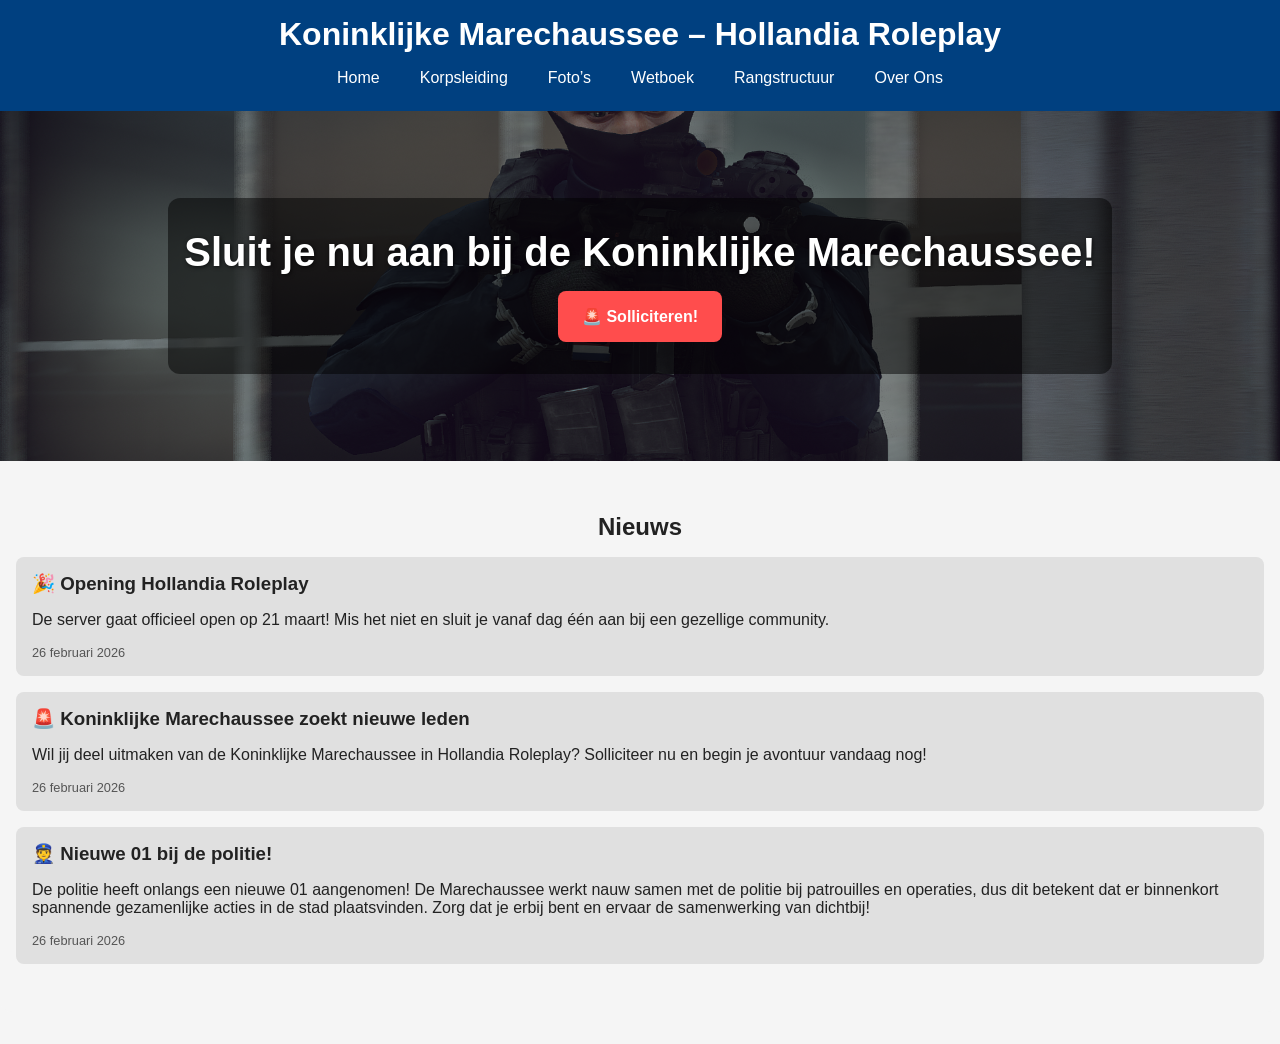
==== index.html @ aae35dc0 "Update index.html" ====
<!DOCTYPE html>
<html lang="nl">
<head>
  <meta charset="UTF-8">
  <meta name="viewport" content="width=device-width, initial-scale=1.0">
  <title>Koninklijke Marechaussee - Hollandia RP</title>
  <link rel="stylesheet" href="css/style.css">
</head>
<body>

  <!-- Header / navigatie (uniform voor alle pagina's) -->
  <header class="site-header">
    <h1>Koninklijke Marechaussee – Hollandia Roleplay</h1>
  <nav>
    <a href="index.html">Home</a>
    <a href="korpsleiding.html">Korpsleiding</a>
    <a href="fotos.html">Foto’s</a>
    <a href="wetboek.html">Wetboek</a>
    <a href="rangstructuur.html">Rangstructuur</a>
    <a href="overons.html">Over Ons</a>
  </nav>
  </header>

  <!-- Alleen op de Homepagina: Hero -->
  <section class="hero-header">
    <div class="overlay">
      <h2>Sluit je nu aan bij de Koninklijke Marechaussee!</h2>
      <a href="https://discord.gg/ZNG3XFDRKR" target="_blank" class="cta">
        🚨 Solliciteren!
      </a>
    </div>
  </section>

<section class="nieuws">
  <h2>Nieuws</h2>
  <div class="news-item">
    <h3>🎉 Opening Hollandia Roleplay</h3>
    <p>De server gaat officieel open op 21 maart! Mis het niet en sluit je vanaf dag één aan bij een gezellige community.</p>
    <span class="date">26 februari 2026</span>
  </div>
  <div class="news-item">
    <h3>🚨 Koninklijke Marechaussee zoekt nieuwe leden</h3>
    <p>Wil jij deel uitmaken van de Koninklijke Marechaussee in Hollandia Roleplay?  
     Solliciteer nu en begin je avontuur vandaag nog!</p>
    <span class="date">26 februari 2026</span>
  </div>
    <div class="news-item">
    <h3>👮 Nieuwe 01 bij de politie!</h3>
    <p>De politie heeft onlangs een nieuwe 01 aangenomen!  
     De Marechaussee werkt nauw samen met de politie bij patrouilles en operaties,  
     dus dit betekent dat er binnenkort spannende gezamenlijke acties in de stad plaatsvinden.  
     Zorg dat je erbij bent en ervaar de samenwerking van dichtbij!</p>
    <span class="date">26 februari 2026</span>
  </div>
</section>

</body>
</html>
---- css/style.css ----
/* Algemeen */
body {
  font-family: Arial, sans-serif;
  margin: 0;
  padding: 0;
  background-color: #f5f5f5;
  color: #222;
}

/* Site header en navigatie */
.site-header {
  background-color: #004080;
  color: white;
  text-align: center;
  padding: 1rem;
}

.site-header h1 {
  margin: 0 0 0.5rem 0;
  font-size: 1.8rem;
}

.site-header nav {
  display: flex;
  justify-content: center;
  flex-wrap: wrap;
  gap: 0.5rem;
}

.site-header nav a {
  color: white;
  text-decoration: none;
  padding: 0.5rem 1rem;
  transition: background-color 0.3s;
}

.site-header nav a:hover {
  background-color: #002244;
}

/* Hero afbeelding met overlay tekst */
.hero-header {
  position: relative;
  background-image: url('../images/kmar.png');
  background-size: cover;
  background-position: center;
  height: 350px;
  display: flex;
  align-items: center;
  justify-content: center;
  color: white;
}

.hero-header .overlay {
  text-align: center;
  background-color: rgba(0, 0, 0, 0.5);
  padding: 2rem 1rem;
  border-radius: 12px;
}

.hero-header h2 {
  margin: 0;
  font-size: 2rem;
  text-shadow: 1px 1px 4px rgba(0,0,0,0.7);
}

/* CTA knop */
.cta {
  display: inline-block;
  margin-top: 1rem;
  background-color: #ff4d4d;
  color: white;
  padding: 1rem 1.5rem;
  border-radius: 8px;
  text-decoration: none;
  font-weight: bold;
  transition: background-color 0.3s;
}

.cta:hover {
  background-color: #e60000;
}

/* Bullet list */
main {
  padding: 1.5rem;
}

ul {
  list-style: none;
  padding: 0;
  margin-bottom: 1.5rem;
}

ul li {
  background-color: #e0e0e0;
  margin: 0.5rem 0;
  padding: 0.8rem;
  border-radius: 8px;
  display: flex;
  align-items: center;
}

ul li::before {
  content: "✔️";
  margin-right: 0.8rem;
}

/* Testimonial */
.testimonial {
  background-color: #d0ebff;
  padding: 1rem;
  border-radius: 8px;
  font-style: italic;
  margin-bottom: 1.5rem;
}

/* Responsive */
@media (min-width: 600px) {
  .site-header h1 {
    font-size: 2rem;
  }

  .hero-header h2 {
    font-size: 2.5rem;
  }

  main {
    padding: 2rem 3rem;
  }
}

.photo-grid {
  display: grid;
  grid-template-columns: repeat(3, 1fr); /* 3 foto’s per rij op desktop */
  gap: 1rem;
  margin-top: 1rem;
}

.photo-grid img {
  width: 100%;
  aspect-ratio: 3/2;  /* hoger dan 4/3, geeft meer verticale ruimte */
  object-fit: cover;
  border-radius: 8px;
  transition: transform 0.3s, box-shadow 0.3s;
}

.photo-grid img:hover {
  transform: scale(1.05);
  box-shadow: 0 4px 15px rgba(0,0,0,0.3);
}

/* Responsive: op mobiel wordt het 1 of 2 per rij */
@media (max-width: 900px) {
  .photo-grid {
    grid-template-columns: repeat(2, 1fr);
  }
}

@media (max-width: 600px) {
  .photo-grid {
    grid-template-columns: 1fr;
  }
}

.nieuws {
  padding: 2rem 1rem;
  background-color: #f5f5f5; /* zelfde als body */
  border-radius: 12px;
  margin-bottom: 2rem;
}

.nieuws h2 {
  text-align: center;
  margin-bottom: 1rem;
}

.news-item {
  background-color: #e0e0e0; /* subtiel contrast zodat elk item opvalt */
  padding: 1rem;
  margin-bottom: 1rem;
  border-radius: 8px;
}

.news-item h3 {
  margin: 0 0 0.5rem 0;
}

.news-item .date {
  display: block;
  font-size: 0.8rem;
  color: #555;
  margin-top: 0.5rem;
}
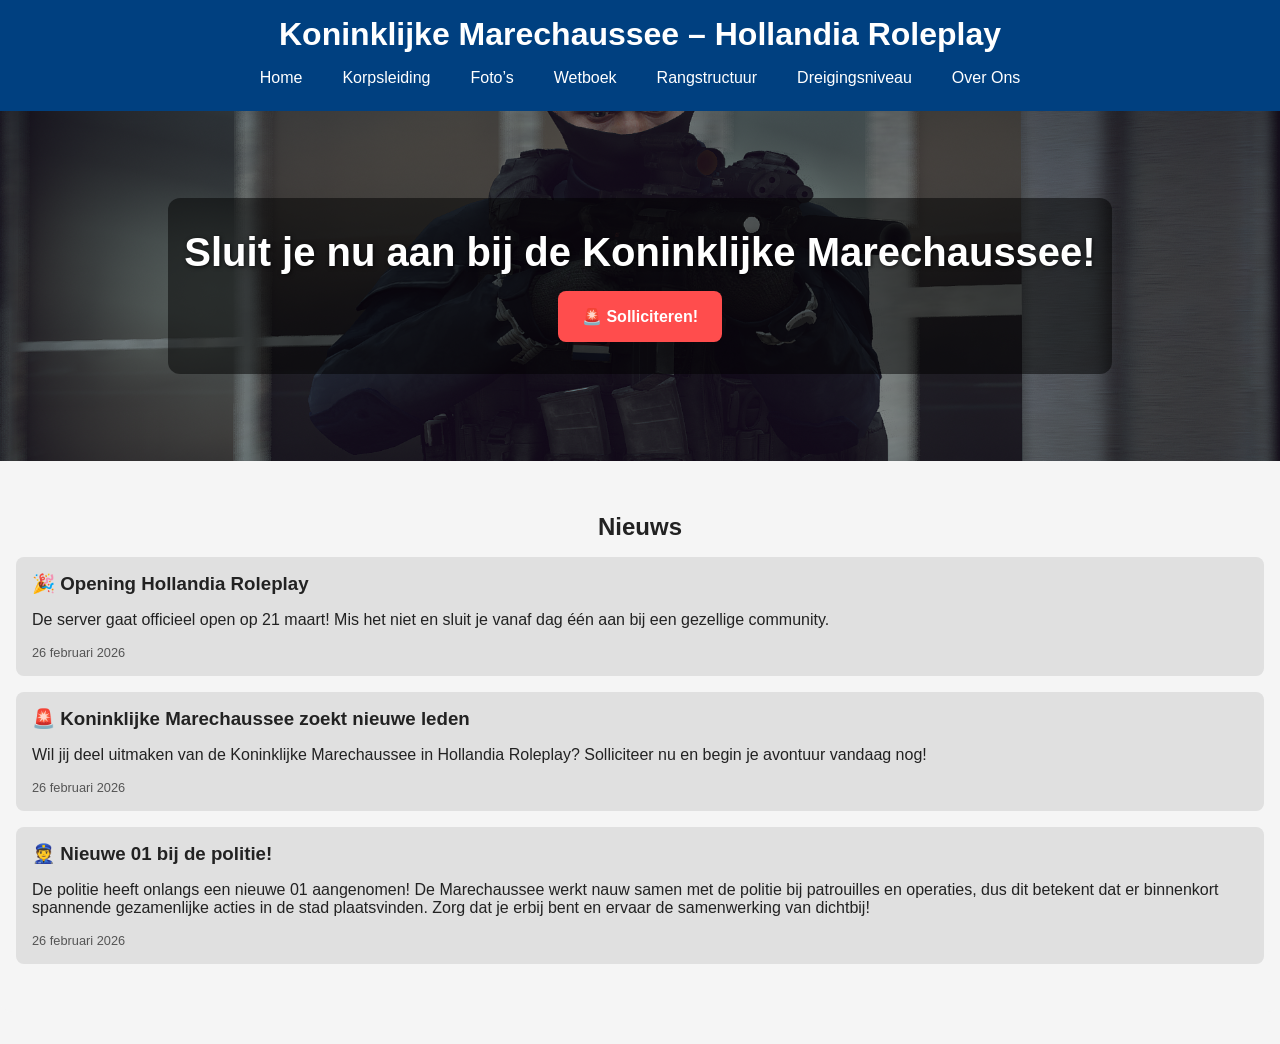
==== commit 9bf20612: "Update index.html" ====
--- a/index.html
+++ b/index.html
@@ -17,6 +17,7 @@
     <a href="fotos.html">Foto’s</a>
     <a href="wetboek.html">Wetboek</a>
     <a href="rangstructuur.html">Rangstructuur</a>
+    <a href="dreigingsniveau.html">Dreigingsniveau</a>
     <a href="overons.html">Over Ons</a>
   </nav>
   </header>
@@ -59,3 +60,4 @@
 
 
 
+
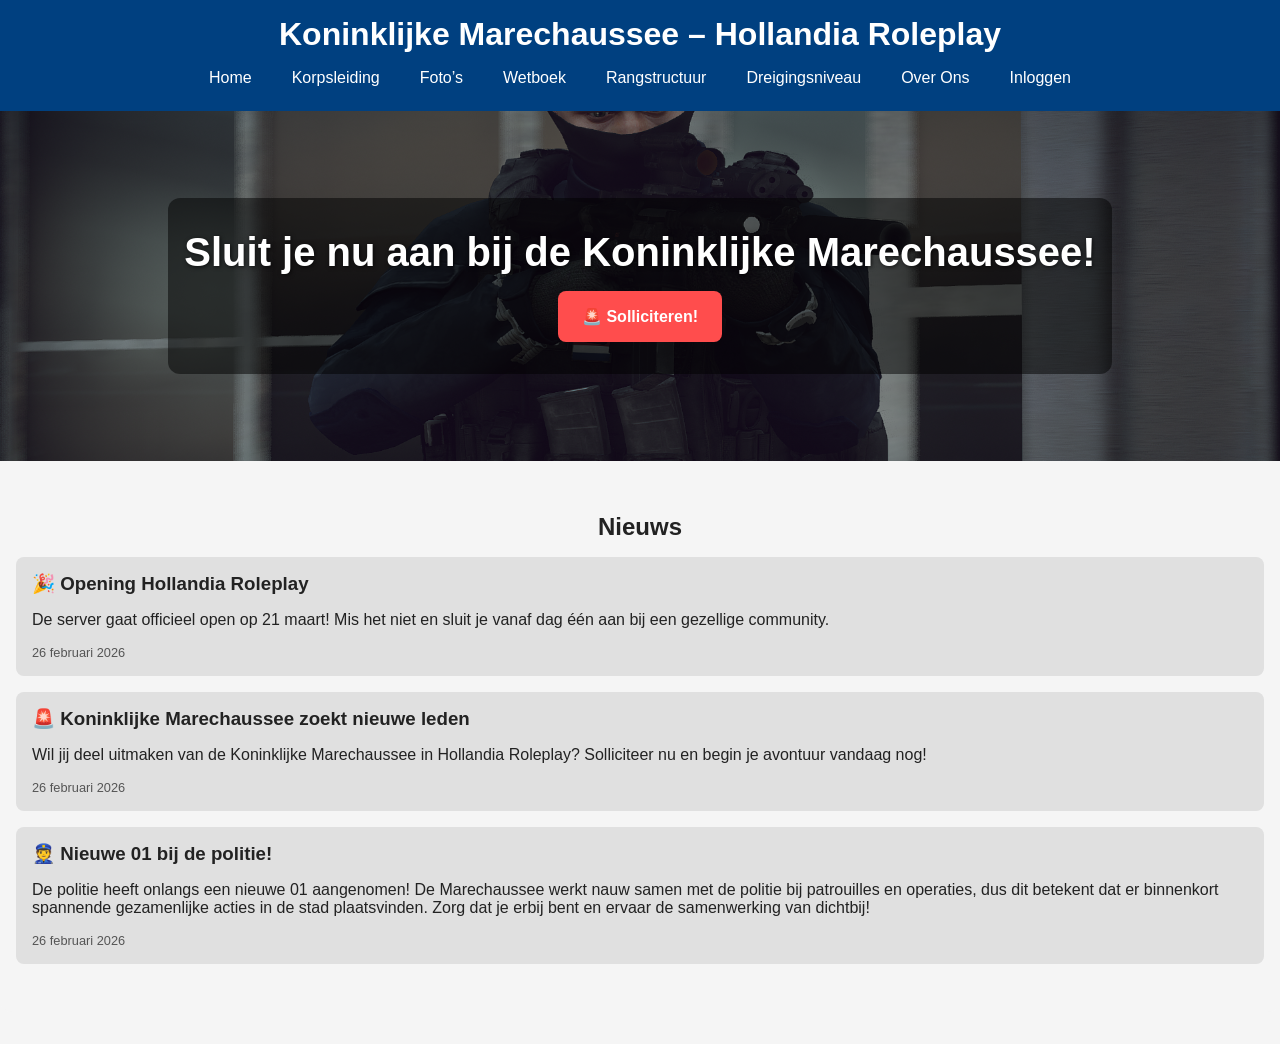
==== commit 2988e7e5: "Add files via upload" ====
--- a/index.html
+++ b/index.html
@@ -19,6 +19,7 @@
     <a href="rangstructuur.html">Rangstructuur</a>
     <a href="dreigingsniveau.html">Dreigingsniveau</a>
     <a href="overons.html">Over Ons</a>
+    <a href="login.html">Inloggen</a>
   </nav>
   </header>
 
@@ -54,10 +55,5 @@
     <span class="date">26 februari 2026</span>
   </div>
 </section>
-
 </body>
-</html>
-
-
-
-
+</html>
--- a/css/style.css
+++ b/css/style.css
@@ -192,3 +192,4 @@
   color: #555;
   margin-top: 0.5rem;
 }
+
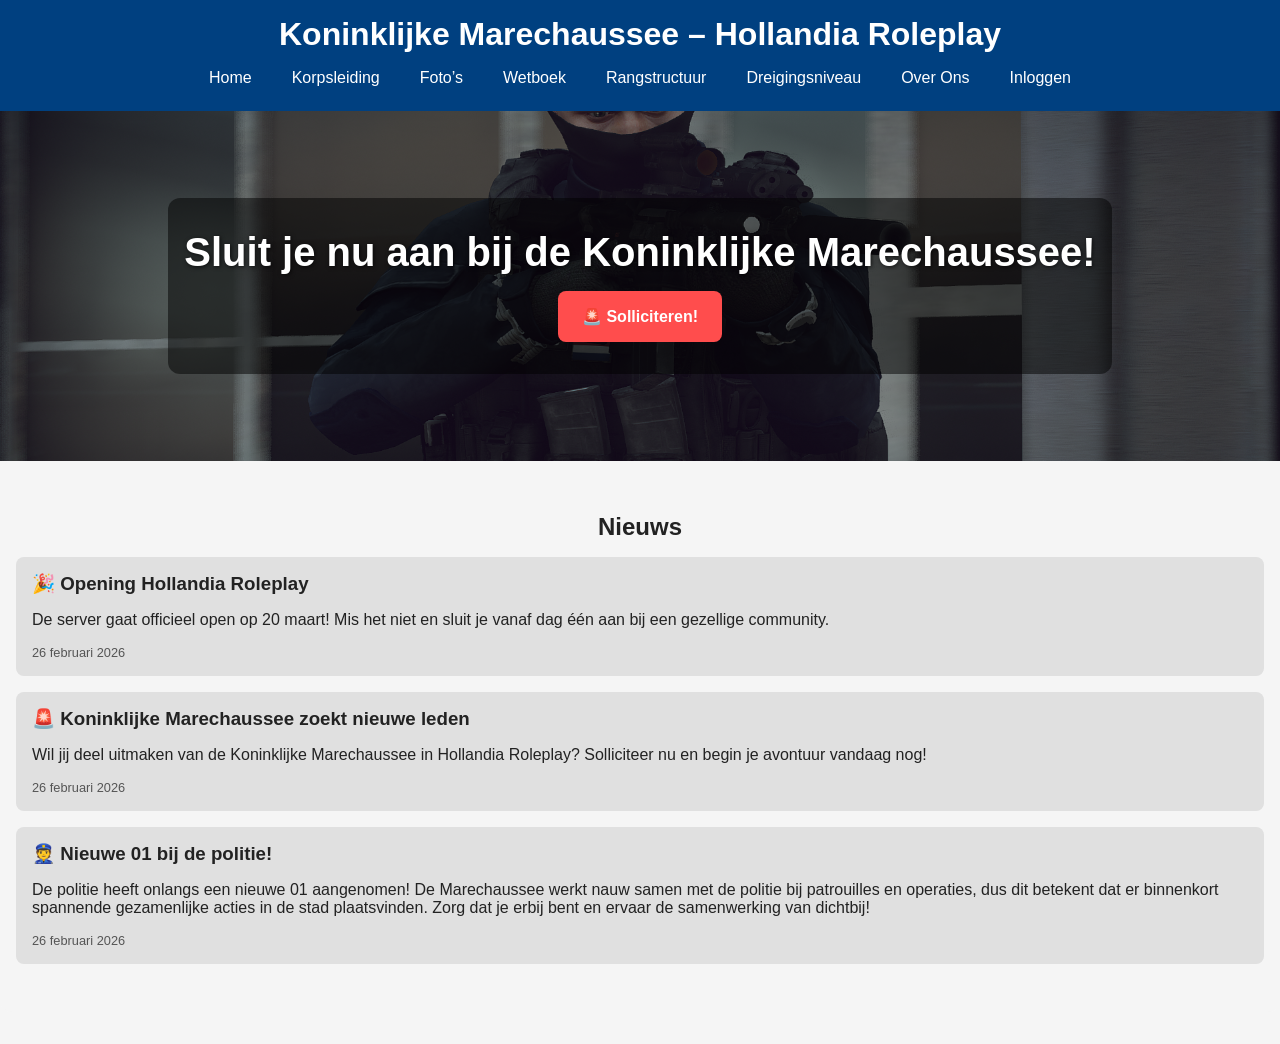
==== commit 303e6776: "Update index.html" ====
--- a/index.html
+++ b/index.html
@@ -37,7 +37,7 @@
   <h2>Nieuws</h2>
   <div class="news-item">
     <h3>🎉 Opening Hollandia Roleplay</h3>
-    <p>De server gaat officieel open op 21 maart! Mis het niet en sluit je vanaf dag één aan bij een gezellige community.</p>
+    <p>De server gaat officieel open op 20 maart! Mis het niet en sluit je vanaf dag één aan bij een gezellige community.</p>
     <span class="date">26 februari 2026</span>
   </div>
   <div class="news-item">
@@ -56,4 +56,5 @@
   </div>
 </section>
 </body>
-</html>+
+</html>
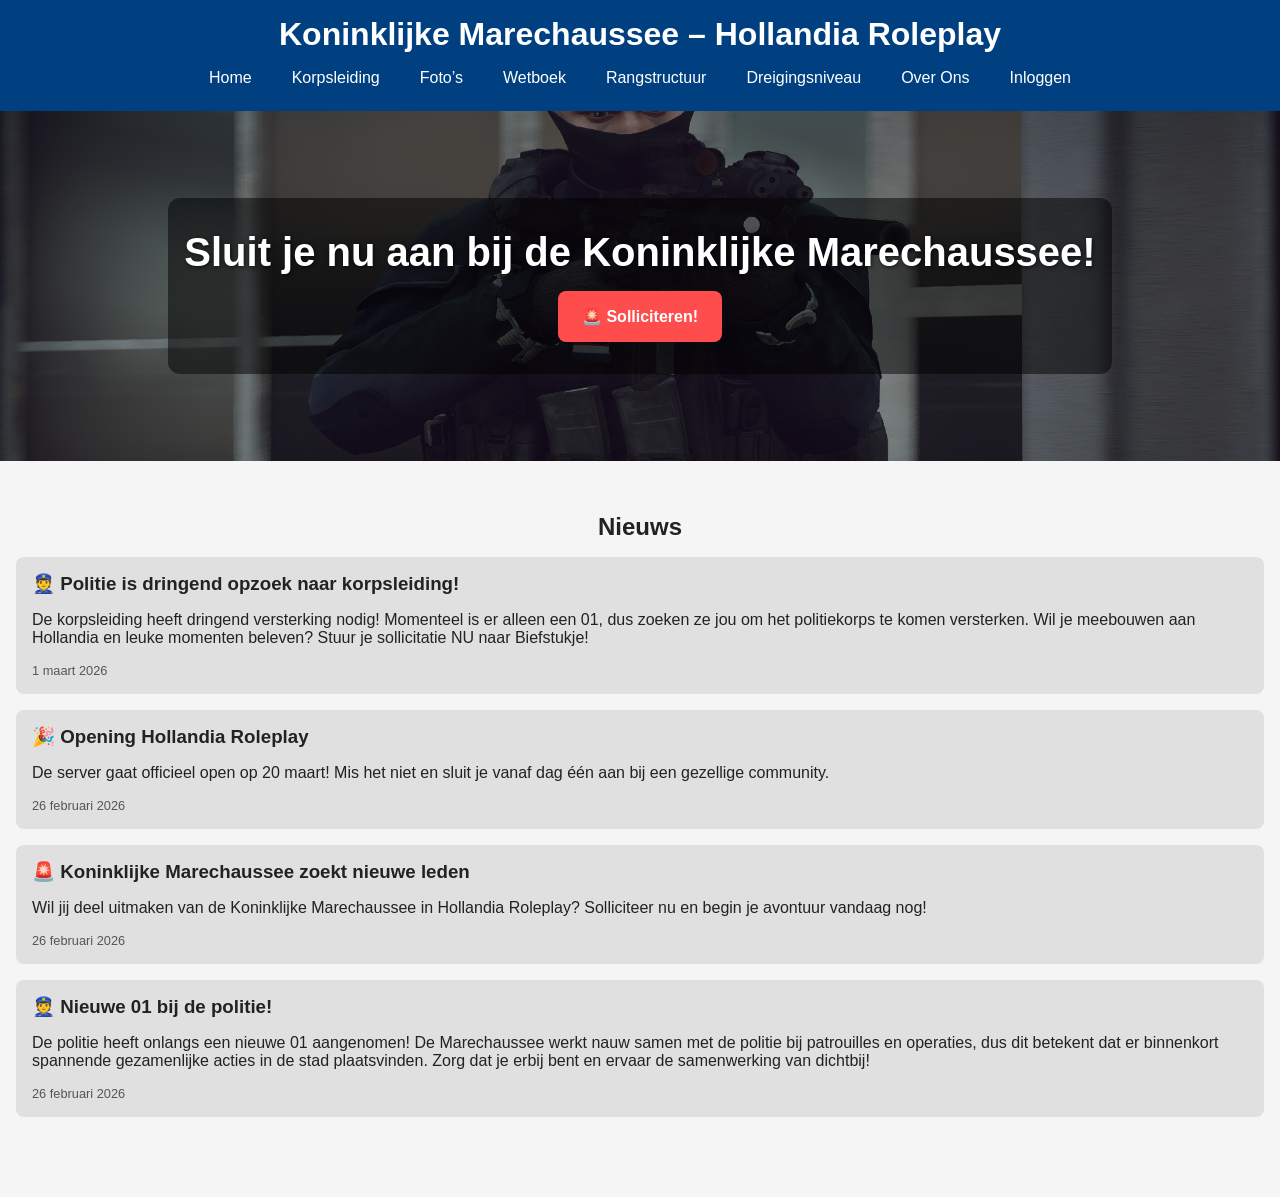
==== commit 84d372dc: "Update index.html" ====
--- a/index.html
+++ b/index.html
@@ -35,6 +35,11 @@
 
 <section class="nieuws">
   <h2>Nieuws</h2>
+      <div class="news-item">
+    <h3>👮 Politie is dringend opzoek naar korpsleiding!</h3>
+    <p>De korpsleiding heeft dringend versterking nodig! Momenteel is er alleen een 01, dus zoeken ze jou om het politiekorps te komen versterken. Wil je meebouwen aan Hollandia en leuke momenten beleven? Stuur je sollicitatie NU naar Biefstukje!</p>
+    <span class="date">1 maart 2026</span>
+  </div>
   <div class="news-item">
     <h3>🎉 Opening Hollandia Roleplay</h3>
     <p>De server gaat officieel open op 20 maart! Mis het niet en sluit je vanaf dag één aan bij een gezellige community.</p>
@@ -56,5 +61,4 @@
   </div>
 </section>
 </body>
-
 </html>
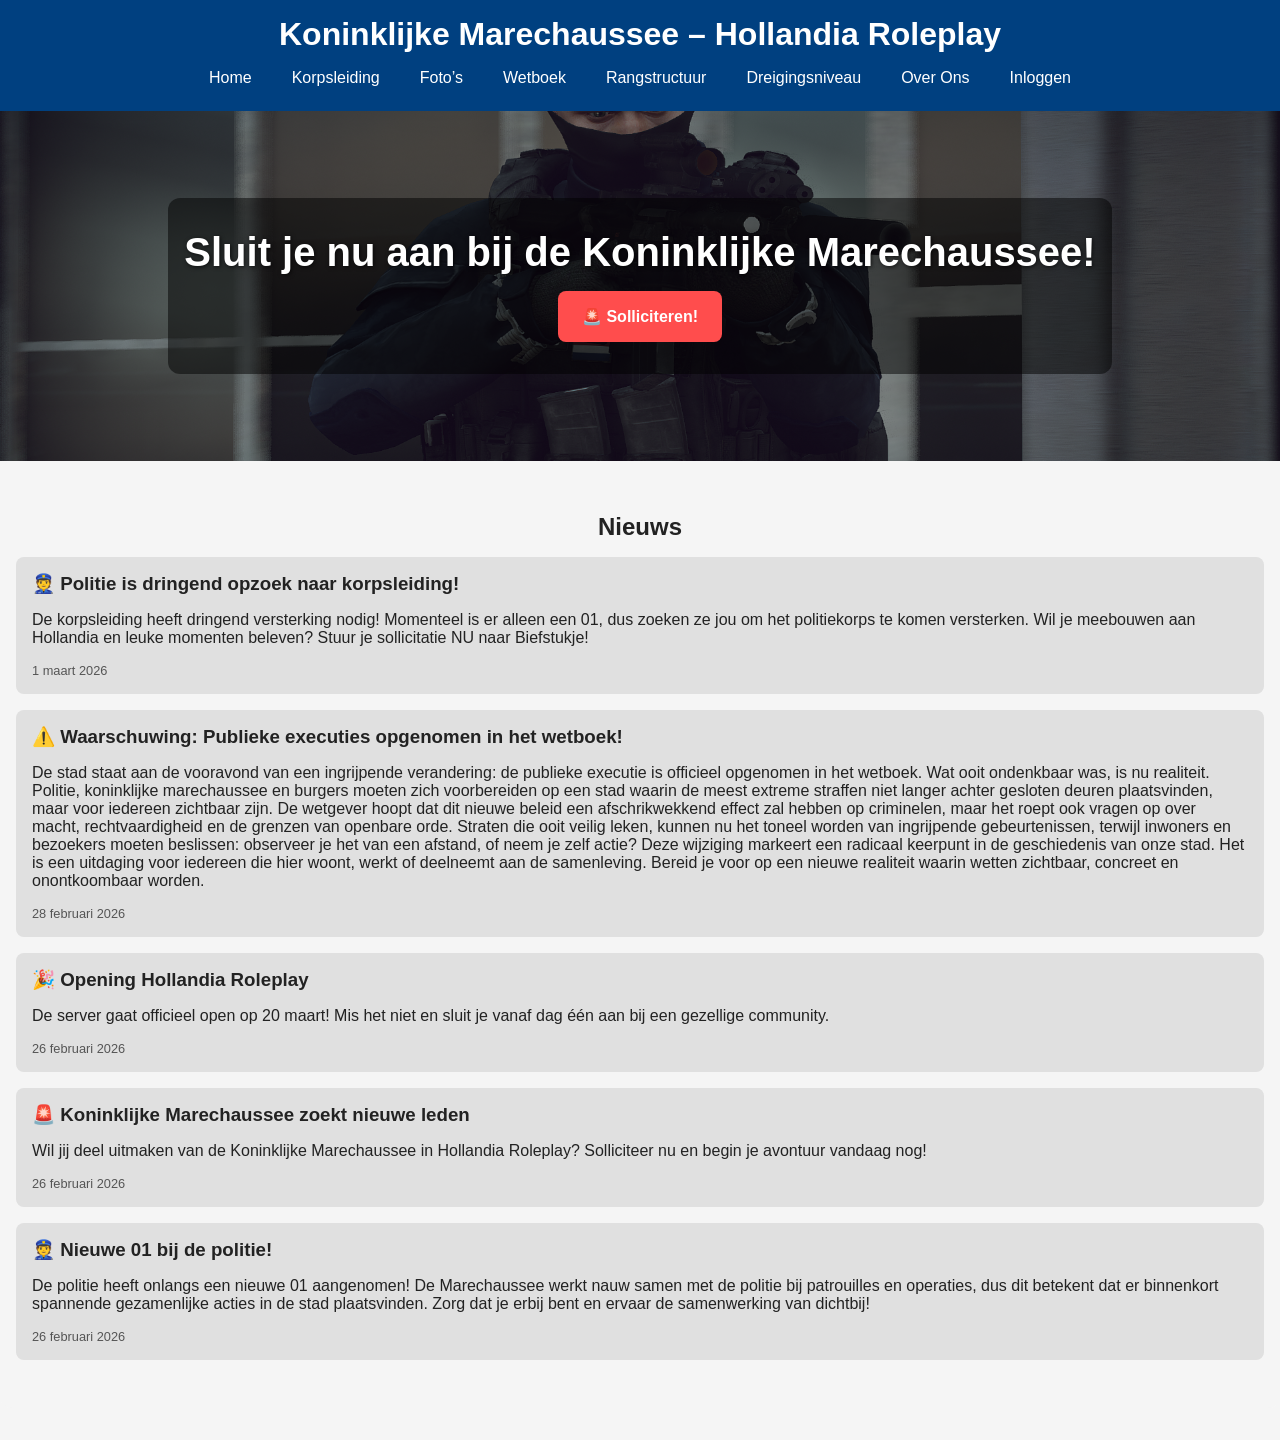
==== commit f94096fa: "Update index.html" ====
--- a/index.html
+++ b/index.html
@@ -40,6 +40,13 @@
     <p>De korpsleiding heeft dringend versterking nodig! Momenteel is er alleen een 01, dus zoeken ze jou om het politiekorps te komen versterken. Wil je meebouwen aan Hollandia en leuke momenten beleven? Stuur je sollicitatie NU naar Biefstukje!</p>
     <span class="date">1 maart 2026</span>
   </div>
+    <div class="news-item">
+    <h3>⚠️ Waarschuwing: Publieke executies opgenomen in het wetboek!</h3>
+    <p>De stad staat aan de vooravond van een ingrijpende verandering: de publieke executie is officieel opgenomen in het wetboek. Wat ooit ondenkbaar was, is nu realiteit. Politie, koninklijke marechaussee en burgers moeten zich voorbereiden op een stad waarin de meest extreme straffen niet langer achter gesloten deuren plaatsvinden, maar voor iedereen zichtbaar zijn.
+De wetgever hoopt dat dit nieuwe beleid een afschrikwekkend effect zal hebben op criminelen, maar het roept ook vragen op over macht, rechtvaardigheid en de grenzen van openbare orde. Straten die ooit veilig leken, kunnen nu het toneel worden van ingrijpende gebeurtenissen, terwijl inwoners en bezoekers moeten beslissen: observeer je het van een afstand, of neem je zelf actie?
+Deze wijziging markeert een radicaal keerpunt in de geschiedenis van onze stad. Het is een uitdaging voor iedereen die hier woont, werkt of deelneemt aan de samenleving. Bereid je voor op een nieuwe realiteit waarin wetten zichtbaar, concreet en onontkoombaar worden.</p>
+    <span class="date">28 februari 2026</span>
+  </div>
   <div class="news-item">
     <h3>🎉 Opening Hollandia Roleplay</h3>
     <p>De server gaat officieel open op 20 maart! Mis het niet en sluit je vanaf dag één aan bij een gezellige community.</p>
